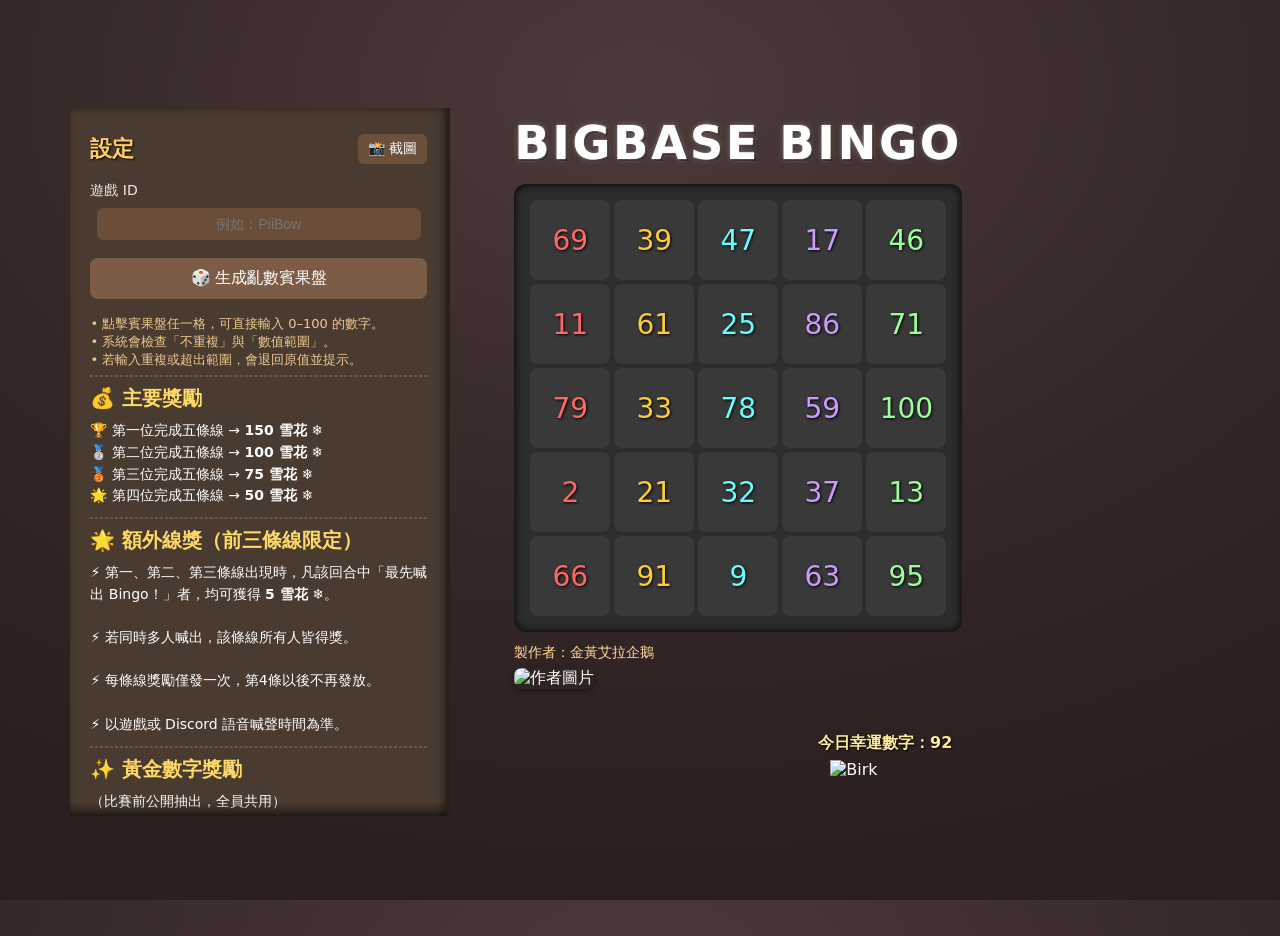
==== index.html @ 825d03e0 "Update and rename BIGBASE BINGO.html to index.html" ====
<!DOCTYPE html>
<html lang="zh-Hant">
<head>
<meta charset="UTF-8" />
<title>BIGBASE BINGO</title>
<script src="https://cdn.jsdelivr.net/npm/html2canvas@1.4.1/dist/html2canvas.min.js"></script>
<style>
/* =========================================================
   🎨 版面與背景（深色粉筆風）
   ========================================================= */
html, body { height: 100%; margin: 0; }
body{
  font-family:'Chalkboard','Comic Sans MS',system-ui,-apple-system,sans-serif;
  background:
    radial-gradient(1200px 800px at 50% 10%, #4b3a39 0%, #342626 60%, #2a1e1e 100%),
    linear-gradient(180deg, rgba(255,255,255,0.04), rgba(0,0,0,0.05));
  color:#fff;
}

/* 全頁置中 */
.page{ min-height:100svh; display:grid; place-items:center; padding:18px; }

/* 左右兩欄：左設定、右賓果盤 */
.app{
  display:flex;
  align-items:flex-start;
  gap:40px;
  max-width:1150px;
}

/* =========================================================
   📋 左側設定欄
   ========================================================= */
#settings{
  position:relative;
  flex:0 0 380px;
  background:#4a3b30;
  border-right:3px solid #2a1f18;
  padding:20px;
  box-sizing:border-box;
  box-shadow:inset -3px 0 8px rgba(0,0,0,.5);
  display:flex; flex-direction:column;
  overflow-y:auto;
  overflow-x:hidden;
  line-height:1.55;
  scrollbar-width:thin;
}

#settings h2{
  font-size:22px; color:#ffcc66;
  text-shadow:1px 1px 2px #000; margin:0 0 10px;
  display:flex; align-items:center; justify-content:space-between;
}

/* 📸 截圖按鈕（你原有的） */
#captureBtn{
  background:#6b513c; color:#fff; border:none;
  padding:6px 10px; border-radius:6px;
  font-size:14px; cursor:pointer; transition:background .2s;
}
#captureBtn:hover{ background:#8a6a51; }

label{ font-size:14px; opacity:.9; }

/* 遊戲 ID */
#gameIdInput{
  width:90%; padding:8px 10px; margin:6px auto 12px;
  border:none; border-radius:6px; background:#6a4e3a; color:#fff;
  text-align:center; font-size:14px;
}

button{
  background:#7c5c45; color:#fff; border:none;
  padding:10px 12px; margin:6px 0; cursor:pointer;
  font-size:16px; border-radius:8px; transition:background .2s;
}
button:hover{ background:#a47d5f; }

.hint{
  margin-top:10px; font-size:13px; line-height:1.4;
  color:#ffd99a; opacity:.9;
}

/* 規則段落與間距（照你之前） */
#settings .rules { margin-top:0; padding-top:0; }
#settings .rules h3{ margin-top:6px; margin-bottom:6px; }
#settings .rules p{ font-size:14px; color:#fff; margin:4px 0 10px; }
#settings hr{ border:1px dashed #7a5d43; opacity:.8; margin:6px 0; }
#settings .rules h3:first-child{ margin-top:0; }

/* 滾動陰影 */
#settings::before, #settings::after{
  content:""; position:absolute; left:0; right:0; height:14px;
  pointer-events:none; opacity:0; transition:opacity .18s ease;
}
#settings::before{ top:0; background:linear-gradient(to bottom, rgba(0,0,0,.45), rgba(0,0,0,0)); }
#settings::after { bottom:0; background:linear-gradient(to top, rgba(0,0,0,.45), rgba(0,0,0,0)); }
#settings.shadow-top::before{ opacity:1; }
#settings.shadow-bottom::after{ opacity:1; }

/* =========================================================
   🎯 賓果盤區域
   ========================================================= */
.board-wrap{ position:relative; padding:8px 0 24px 24px; }

.board-header{ display:flex; justify-content:flex-start; align-items:flex-start; margin:0 0 10px 0; }
.title-stack{ display:flex; flex-direction:column; gap:4px; }

#title{
  font-size:46px; color:#fff; font-weight:800; letter-spacing:3px;
  text-shadow:2px 2px 5px #000; user-select:none; margin:0;
}
#title, #gameIdDisplay{
  text-shadow:
    0 0 1px rgba(255,255,255,.85),
    0 0 6px rgba(255,255,255,.28),
    2px 2px 0 rgba(0,0,0,.35);
}
#gameIdDisplay{
  font-size:24px; line-height:1; color:#ffcc66;
  text-shadow:
    0 0 1px rgba(255,240,200,.9),
    0 0 5px rgba(255,220,150,.25),
    1px 1px 0 rgba(0,0,0,.35);
}

/* 賓果盤 */
#bingo-board{
  display:grid; width:fit-content;
  grid-template-columns:repeat(5,80px);
  grid-template-rows:repeat(5,80px);
  gap:4px; background:#2d2d2d; padding:16px; border-radius:12px;
  box-shadow:0 0 10px #000 inset;
}
.cell{
  display:flex; justify-content:center; align-items:center;
  font-size:28px; border-radius:8px; background:rgba(255,255,255,0.06);
  text-shadow:1px 1px 3px #000; cursor:pointer;
}
.cell:focus{ outline:2px dashed #ffcc66; outline-offset:2px; }
.cell-editor{
  width:100%; height:100%; border:none; border-radius:8px;
  background:rgba(0,0,0,.35); color:#fff; text-align:center; font-size:26px;
}

/* 顏色 */
.color1{ color:#ff6666; } .color2{ color:#ffcc33; }
.color3{ color:#66ffff; } .color4{ color:#cc99ff; }
.color5{ color:#99ff99; }

/* 作者 + 新增 Birk 區塊 */
.meta{
  margin-top:12px; text-align:left;
  position: relative;          /* 讓右側區塊可貼齊底部 */
  min-height: 160px;           /* 確保高度能容納左圖 */
}
.meta .author{ font-size:14px; color:#ffd99a; }
.meta .author-img{
  margin-top:6px; width:140px; height:auto;
  border-radius:8px; box-shadow:0 2px 6px rgba(0,0,0,.4);
}

/* 右側：幸運數字 + 綿羊 GIF（與左圖底部貼齊） */
.birk-zone{
  position:absolute;
  right:10px;         /* ⬅ 調整距離左側，讓綿羊靠近企鵝 */
  bottom:25px;            /* GIF高度調整 */
  display:flex;
  flex-direction:column;
  align-items:center;
  gap:6px;
}
.lucky-text{
  font-size:16px; color:#ffec99; font-weight:600;
  text-shadow:1px 1px 2px #000;
}
.birk-img{
  width:110px; height:auto; image-rendering:pixelated;
}

/* 📣 截圖完成提示（右下角浮出） */
#toast{
  position:fixed; right:22px; bottom:22px; z-index:9999;
  background:rgba(30,30,30,.92); color:#fff; padding:10px 14px;
  border-radius:10px; box-shadow:0 6px 16px rgba(0,0,0,.35);
  font-size:14px; opacity:0; transform:translateY(8px);
  pointer-events:none; transition:opacity .2s ease, transform .2s ease;
}
#toast.show{ opacity:1; transform:translateY(0); }
</style>
</head>
<body>
<div class="page">
  <div class="app">
    <!-- 左：設定欄 -->
    <aside id="settings">
      <h2>
        設定
        <button id="captureBtn">📸 截圖</button>
      </h2>

      <label for="gameIdInput">遊戲 ID</label>
      <input id="gameIdInput" type="text" placeholder="例如：PiiBow" maxlength="16" />
      <button id="btnRandom">🎲 生成亂數賓果盤</button>

      <div class="hint">
        • 點擊賓果盤任一格，可直接輸入 0–100 的數字。<br>
        • 系統會檢查「不重複」與「數值範圍」。<br>
        • 若輸入重複或超出範圍，會退回原值並提示。
      </div>

      <hr>

      <div class="rules">
        <h3 style="color:#ffd966; font-size:20px;">💰 主要獎勵</h3>
        <p>🏆 第一位完成五條線 → <b>150 雪花 ❄️</b><br>
           🥈 第二位完成五條線 → <b>100 雪花 ❄️</b><br>
           🥉 第三位完成五條線 → <b>75 雪花 ❄️</b><br>
           🌟 第四位完成五條線 → <b>50 雪花 ❄️</b></p>

        <hr>

        <h3 style="color:#ffd966; font-size:20px;">🌟 額外線獎（前三條線限定）</h3>
        <p>⚡ 第一、第二、第三條線出現時，凡該回合中「最先喊出 Bingo！」者，均可獲得 <b>5 雪花 ❄️</b>。<br><br>
           ⚡ 若同時多人喊出，該條線所有人皆得獎。<br><br>
           ⚡ 每條線獎勵僅發一次，第4條以後不再發放。<br><br>
           ⚡ 以遊戲或 Discord 語音喊聲時間為準。</p>

        <hr>

        <h3 style="color:#ffd966; font-size:20px;">✨ 黃金數字獎勵</h3>
        <p>（比賽前公開抽出，全員共用）<br><br>
           中 1 個 → <b>5 雪花 ❄️</b><br>
           中 2 個 → <b>10 雪花 ❄️</b><br>
           中 3 個 → <b>15 雪花 ❄️</b><br>
           中 4 個 → <b>20 雪花 ❄️</b><br>
           中 5 個 → <b>50 雪花 ❄️</b></p>
      </div>
    </aside>

    <!-- 右：賓果盤 -->
    <main class="board-wrap" id="boardArea">
      <div class="board-header">
        <div class="title-stack">
          <h1 id="title">BIGBASE BINGO</h1>
          <div id="gameIdDisplay"></div>
        </div>
      </div>

      <div id="bingo-board"></div>

      <div class="meta">
        <div class="author">製作者：金黃艾拉企鵝</div>
        <img class="author-img" src="https://i.ibb.co/mrL4RZQD/2025-10-15-230345.png" alt="作者圖片"/>

        <!-- ✅ 新增：右側幸運數字 + Birk GIF（貼齊左圖底部） -->
        <div class="birk-zone">
          <div class="lucky-text" id="luckyNum">今日幸運數字：--</div>
          <img class="birk-img" src="https://www.artalemaplestory.com/images/monsters/birk.gif" alt="Birk">
        </div>
      </div>
    </main>
  </div>
</div>

<!-- 📣 提示容器 -->
<div id="toast" role="status" aria-live="polite"></div>

<script>
/* === 你的原程式：賓果盤隨機 / 編輯（保留不改） === */
const board=document.getElementById('bingo-board');
const gameIdInput=document.getElementById('gameIdInput');
const gameIdDisplay=document.getElementById('gameIdDisplay');
const btn=document.getElementById('btnRandom');

gameIdInput.addEventListener('input',()=>{
  let v=gameIdInput.value;
  if(v.length>16){v=v.slice(0,16);gameIdInput.value=v;}
  gameIdDisplay.textContent=v.trim();
});

function generateRandomBingo(){
  const arr=[];
  while(arr.length<25){
    const n=Math.floor(Math.random()*101);
    if(!arr.includes(n))arr.push(n);
  }
  board.innerHTML='';
  arr.forEach((n,i)=>{
    const c=document.createElement('div');
    c.className='cell color'+((i%5)+1);
    c.textContent=n;
    c.tabIndex=0;
    c.addEventListener('click',()=>editCell(c));
    c.addEventListener('keydown',e=>{if(e.key==='Enter')editCell(c);});
    board.appendChild(c);
  });
}
btn.addEventListener('click',generateRandomBingo);

function editCell(c){
  if(c.querySelector('input'))return;
  const o=c.textContent;
  const e=document.createElement('input');
  e.type='number'; e.min=0; e.max=100;
  e.className='cell-editor'; e.value=o;
  c.textContent=''; c.appendChild(e); e.focus(); e.select();
  const cancel=()=>{c.removeChild(e);c.textContent=o;};
  const commit=()=>{
    const v=e.value.trim();
    if(v===''){ cancel(); return; }
    const n=Number(v);
    if(!Number.isInteger(n)||n<0||n>100){ alert('請輸入 0–100 整數'); cancel(); return; }
    const all=[...board.children].map(x=>Number(x.textContent||(x.querySelector('input')?.value??'')));
    const idx=[...board.children].indexOf(c); all.splice(idx,1);
    if(all.includes(n)){ alert('數字重複'); cancel(); return; }
    c.removeChild(e); c.textContent=String(n);
  };
  e.addEventListener('blur',commit);
  e.addEventListener('keydown',k=>{ if(k.key==='Enter')commit(); else if(k.key==='Escape')cancel(); });
}
generateRandomBingo();

/* 設定欄高度與右側齊平 + 滾動陰影（照你的） */
(function(){
  const s=document.getElementById('settings');
  const r=document.querySelector('.board-wrap');
  function setH(){ const h=Math.ceil(r.getBoundingClientRect().height); s.style.maxHeight=(h-12)+'px'; updateShadow(); }
  window.addEventListener('load',setH);
  window.addEventListener('resize',setH);
  function updateShadow(){
    const atTop=s.scrollTop<=0;
    const atBottom=s.scrollHeight-s.clientHeight-s.scrollTop<=1;
    s.classList.toggle('shadow-top',!atTop);
    s.classList.toggle('shadow-bottom',!atBottom);
  }
  s.addEventListener('scroll',updateShadow);
  setH();
})();

/* === 📸 截圖提示 === */
function showToast(msg){
  const t=document.getElementById('toast');
  if(!t)return;
  t.textContent=msg;
  t.classList.add('show');
  clearTimeout(showToast._timer);
  showToast._timer=setTimeout(()=>t.classList.remove('show'),1800);
}

/* === 📸 截圖（不含作者、四邊留白、正方形） === */
document.getElementById('captureBtn').addEventListener('click',()=>{
  const boardArea=document.getElementById('boardArea');
  const clone=boardArea.cloneNode(true);
  const meta=clone.querySelector('.meta'); if(meta) meta.remove();
  const stage=document.createElement('div');
  stage.style.position='fixed'; stage.style.left='-99999px'; stage.style.top='0';
  stage.style.background='radial-gradient(1200px 800px at 50% 10%, #4b3a39 0%, #342626 60%, #2a1e1e 100%),linear-gradient(180deg, rgba(255,255,255,0.04), rgba(0,0,0,0.05))';
  stage.style.display='flex'; stage.style.justifyContent='center'; stage.style.alignItems='center';
  clone.style.margin='0 auto'; clone.style.width='fit-content';
  stage.appendChild(clone); document.body.appendChild(stage);

  let t=80,b=80,l=60,r=60;
  const w=clone.scrollWidth, h=clone.scrollHeight;
  let W=w+l+r, H=h+t+b;
  if(W>H){const ex=(W-H)/2; t+=ex; b+=ex;}
  else if(H>W){const ex=(H-W)/2; l+=ex; r+=ex;}
  stage.style.padding=`${t}px ${r}px ${b}px ${l}px`;

  html2canvas(stage,{backgroundColor:null, scale:2, useCORS:true,
                     width:Math.ceil(w+l+r), height:Math.ceil(h+t+b)}).then(canvas=>{
    const raw=(document.getElementById('gameIdInput')?.value||'').trim().slice(0,16);
    const safe=raw.replace(/[\\/:*?"<>|]+/g,'').trim();
    const filename=safe?`BIGBASE-${safe}.png`:'BIGBASE.png';
    const link=document.createElement('a');
    link.download=filename; link.href=canvas.toDataURL('image/png'); link.click();
    showToast('✅ 已儲存：'+filename);
    document.body.removeChild(stage);
  }).catch(()=>{
    document.body.removeChild(stage);
    alert('截圖時發生問題，請再試一次');
  });
});

/* === ✅ 幸運數字（載入時自動 0–100） === */
(function(){
  const lucky=document.getElementById('luckyNum');
  if(lucky){
    const n=Math.floor(Math.random()*101);
    lucky.textContent='今日幸運數字：'+n;
  }
})();
</script>
</body>
</html>
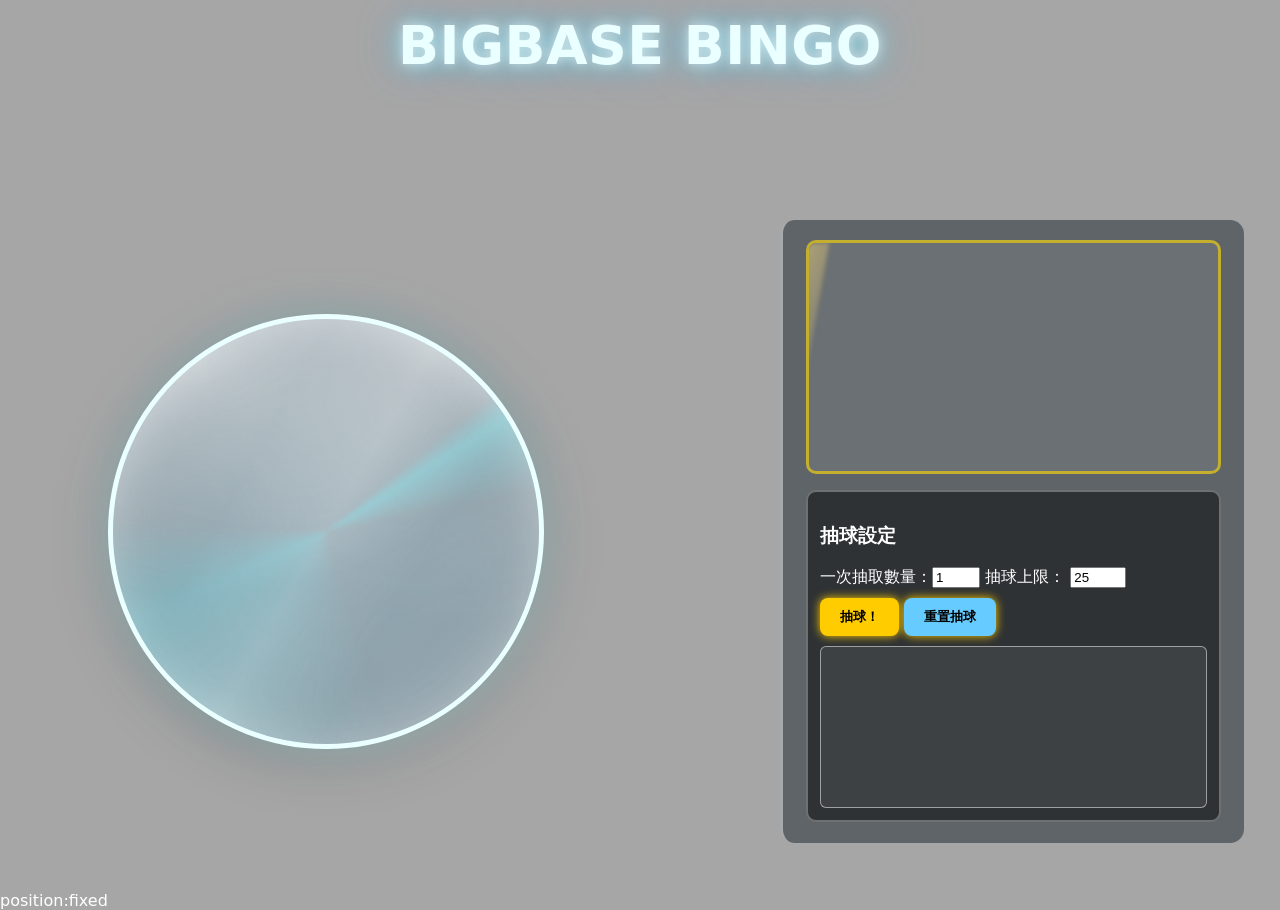
==== commit 9f0cfe1e: "Update index.html" ====
--- a/index.html
+++ b/index.html
@@ -2,395 +2,428 @@
 <html lang="zh-Hant">
 <head>
 <meta charset="UTF-8" />
-<title>BIGBASE BINGO</title>
-<script src="https://cdn.jsdelivr.net/npm/html2canvas@1.4.1/dist/html2canvas.min.js"></script>
+<meta name="viewport" content="width=device-width, initial-scale=1.0"/>
+<title>BIGBASE BINGO | 冷藍水晶彩球機</title>
 <style>
-/* =========================================================
-   🎨 版面與背景（深色粉筆風）
-   ========================================================= */
-html, body { height: 100%; margin: 0; }
+:root{
+  --edge-ice:#eaffff; 
+  --led-cyan:#7df3ff;
+  --gold:#ffcc00;
+}
+*{box-sizing:border-box;}
+
 body{
-  font-family:'Chalkboard','Comic Sans MS',system-ui,-apple-system,sans-serif;
+  margin:0;
   background:
-    radial-gradient(1200px 800px at 50% 10%, #4b3a39 0%, #342626 60%, #2a1e1e 100%),
-    linear-gradient(180deg, rgba(255,255,255,0.04), rgba(0,0,0,0.05));
-  color:#fff;
-}
-
-/* 全頁置中 */
-.page{ min-height:100svh; display:grid; place-items:center; padding:18px; }
-
-/* 左右兩欄：左設定、右賓果盤 */
-.app{
-  display:flex;
-  align-items:flex-start;
-  gap:40px;
-  max-width:1150px;
-}
-
-/* =========================================================
-   📋 左側設定欄
-   ========================================================= */
-#settings{
+    linear-gradient(rgba(0,0,0,.35),rgba(0,0,0,.35)),
+    url('https://i.meee.com.tw/f1THqTQ.png') center/cover no-repeat fixed;
+  font-family: "Comic Sans MS","Microsoft JhengHei",system-ui,-apple-system,sans-serif;
+  color:#fff; overflow-x:hidden; overflow-y:auto;
+}
+
+/* ======== 標題置於畫面上半區中央 ======== */
+.header{
+  position:fixed;
+  top:5vh;
+  left:50%;
+  transform:translate(-50%,-50%);
+  text-align:center;
+  font-size:clamp(36px,4.2vw,60px);
+  font-weight:900;
+  letter-spacing:.5px;
+  color:#eaffff;
+  text-shadow:
+    0 0 12px rgba(255,255,255,.6),
+    0 0 25px rgba(125,243,255,.6),
+    0 0 40px rgba(47,179,255,.5);
+  z-index:5;
+  user-select:none;
+}
+
+/* ======== 主要容器 ======== */
+.container{
+  position:relative; z-index:3;
+  display:grid; grid-template-columns:5fr minmax(10px,1fr) 4fr;
+  align-items:center;
+  gap:clamp(12px,2vw,24px);
+  padding:clamp(220px,24vh,260px) clamp(12px,3vw,36px) clamp(28px,6vh,48px);
+  width:100%; max-width:1920px; margin:0 auto;
+}
+.left{display:flex;justify-content:center;align-items:center;}
+.right{display:flex;justify-content:flex-start;}
+
+/* ======== 彩球機（冷藍水晶） ======== */
+.crystal-machine{
   position:relative;
-  flex:0 0 380px;
-  background:#4a3b30;
-  border-right:3px solid #2a1f18;
-  padding:20px;
-  box-sizing:border-box;
-  box-shadow:inset -3px 0 8px rgba(0,0,0,.5);
-  display:flex; flex-direction:column;
-  overflow-y:auto;
-  overflow-x:hidden;
-  line-height:1.55;
-  scrollbar-width:thin;
-}
-
-#settings h2{
-  font-size:22px; color:#ffcc66;
-  text-shadow:1px 1px 2px #000; margin:0 0 10px;
-  display:flex; align-items:center; justify-content:space-between;
-}
-
-/* 📸 截圖按鈕（你原有的） */
-#captureBtn{
-  background:#6b513c; color:#fff; border:none;
-  padding:6px 10px; border-radius:6px;
-  font-size:14px; cursor:pointer; transition:background .2s;
-}
-#captureBtn:hover{ background:#8a6a51; }
-
-label{ font-size:14px; opacity:.9; }
-
-/* 遊戲 ID */
-#gameIdInput{
-  width:90%; padding:8px 10px; margin:6px auto 12px;
-  border:none; border-radius:6px; background:#6a4e3a; color:#fff;
-  text-align:center; font-size:14px;
-}
-
-button{
-  background:#7c5c45; color:#fff; border:none;
-  padding:10px 12px; margin:6px 0; cursor:pointer;
-  font-size:16px; border-radius:8px; transition:background .2s;
-}
-button:hover{ background:#a47d5f; }
-
-.hint{
-  margin-top:10px; font-size:13px; line-height:1.4;
-  color:#ffd99a; opacity:.9;
-}
-
-/* 規則段落與間距（照你之前） */
-#settings .rules { margin-top:0; padding-top:0; }
-#settings .rules h3{ margin-top:6px; margin-bottom:6px; }
-#settings .rules p{ font-size:14px; color:#fff; margin:4px 0 10px; }
-#settings hr{ border:1px dashed #7a5d43; opacity:.8; margin:6px 0; }
-#settings .rules h3:first-child{ margin-top:0; }
-
-/* 滾動陰影 */
-#settings::before, #settings::after{
-  content:""; position:absolute; left:0; right:0; height:14px;
-  pointer-events:none; opacity:0; transition:opacity .18s ease;
-}
-#settings::before{ top:0; background:linear-gradient(to bottom, rgba(0,0,0,.45), rgba(0,0,0,0)); }
-#settings::after { bottom:0; background:linear-gradient(to top, rgba(0,0,0,.45), rgba(0,0,0,0)); }
-#settings.shadow-top::before{ opacity:1; }
-#settings.shadow-bottom::after{ opacity:1; }
-
-/* =========================================================
-   🎯 賓果盤區域
-   ========================================================= */
-.board-wrap{ position:relative; padding:8px 0 24px 24px; }
-
-.board-header{ display:flex; justify-content:flex-start; align-items:flex-start; margin:0 0 10px 0; }
-.title-stack{ display:flex; flex-direction:column; gap:4px; }
-
-#title{
-  font-size:46px; color:#fff; font-weight:800; letter-spacing:3px;
-  text-shadow:2px 2px 5px #000; user-select:none; margin:0;
-}
-#title, #gameIdDisplay{
-  text-shadow:
-    0 0 1px rgba(255,255,255,.85),
-    0 0 6px rgba(255,255,255,.28),
-    2px 2px 0 rgba(0,0,0,.35);
-}
-#gameIdDisplay{
-  font-size:24px; line-height:1; color:#ffcc66;
-  text-shadow:
-    0 0 1px rgba(255,240,200,.9),
-    0 0 5px rgba(255,220,150,.25),
-    1px 1px 0 rgba(0,0,0,.35);
-}
-
-/* 賓果盤 */
-#bingo-board{
-  display:grid; width:fit-content;
-  grid-template-columns:repeat(5,80px);
-  grid-template-rows:repeat(5,80px);
-  gap:4px; background:#2d2d2d; padding:16px; border-radius:12px;
-  box-shadow:0 0 10px #000 inset;
-}
-.cell{
-  display:flex; justify-content:center; align-items:center;
-  font-size:28px; border-radius:8px; background:rgba(255,255,255,0.06);
-  text-shadow:1px 1px 3px #000; cursor:pointer;
-}
-.cell:focus{ outline:2px dashed #ffcc66; outline-offset:2px; }
-.cell-editor{
-  width:100%; height:100%; border:none; border-radius:8px;
-  background:rgba(0,0,0,.35); color:#fff; text-align:center; font-size:26px;
-}
-
-/* 顏色 */
-.color1{ color:#ff6666; } .color2{ color:#ffcc33; }
-.color3{ color:#66ffff; } .color4{ color:#cc99ff; }
-.color5{ color:#99ff99; }
-
-/* 作者 + 新增 Birk 區塊 */
-.meta{
-  margin-top:12px; text-align:left;
-  position: relative;          /* 讓右側區塊可貼齊底部 */
-  min-height: 160px;           /* 確保高度能容納左圖 */
-}
-.meta .author{ font-size:14px; color:#ffd99a; }
-.meta .author-img{
-  margin-top:6px; width:140px; height:auto;
-  border-radius:8px; box-shadow:0 2px 6px rgba(0,0,0,.4);
-}
-
-/* 右側：幸運數字 + 綿羊 GIF（與左圖底部貼齊） */
-.birk-zone{
-  position:absolute;
-  right:10px;         /* ⬅ 調整距離左側，讓綿羊靠近企鵝 */
-  bottom:25px;            /* GIF高度調整 */
-  display:flex;
-  flex-direction:column;
-  align-items:center;
-  gap:6px;
-}
-.lucky-text{
-  font-size:16px; color:#ffec99; font-weight:600;
-  text-shadow:1px 1px 2px #000;
-}
-.birk-img{
-  width:110px; height:auto; image-rendering:pixelated;
-}
-
-/* 📣 截圖完成提示（右下角浮出） */
-#toast{
-  position:fixed; right:22px; bottom:22px; z-index:9999;
-  background:rgba(30,30,30,.92); color:#fff; padding:10px 14px;
-  border-radius:10px; box-shadow:0 6px 16px rgba(0,0,0,.35);
-  font-size:14px; opacity:0; transform:translateY(8px);
-  pointer-events:none; transition:opacity .2s ease, transform .2s ease;
-}
-#toast.show{ opacity:1; transform:translateY(0); }
+  width:clamp(320px,34vw,640px);
+  aspect-ratio:1/1;
+  filter:drop-shadow(0 10px 24px rgba(0,0,0,.35));
+}
+.dome{
+  position:relative; width:100%; height:100%;
+  border-radius:50%; overflow:hidden;
+  background:
+    radial-gradient(140% 100% at 20% 10%,rgba(255,255,255,.45)0%,rgba(255,255,255,0)55%),
+    radial-gradient(120% 120% at 80% 0%,rgba(255,255,255,.25)0%,rgba(255,255,255,0)60%),
+    radial-gradient(100% 100% at 50% 55%,rgba(115,208,255,.25),rgba(47,179,255,.08));
+  border:clamp(3px,.4vw,6px) solid var(--edge-ice);
+  box-shadow:inset 0 0 60px rgba(255,255,255,.35),0 0 40px rgba(125,243,255,.25);
+}
+.dome::after{
+  content:""; position:absolute; inset:-10px; border-radius:50%;
+  background:conic-gradient(from 0deg,
+    rgba(125,243,255,0)0 14%,rgba(125,243,255,.35)16%,rgba(255,255,255,0)22%,
+    rgba(125,243,255,0)45%,rgba(125,243,255,.28)68%,rgba(255,255,255,0)76%,rgba(125,243,255,0)100%);
+  filter:blur(2px); animation:hue 7s linear infinite;
+}
+@keyframes hue{to{filter:hue-rotate(360deg) blur(2px);}}
+.shine{
+  position:absolute; inset:-35% -35%; width:170%; height:170%;
+  background:linear-gradient(120deg,transparent 40%,rgba(255,255,255,.75)50%,transparent 60%);
+  mix-blend-mode:screen; opacity:.28; animation:sweep 6.5s ease-in-out infinite;
+}
+@keyframes sweep{
+  0%{transform:rotate(-35deg) translate(-8%,-8%);opacity:.18;}
+  50%{transform:rotate(25deg) translate(8%,8%);opacity:.35;}
+  100%{transform:rotate(60deg) translate(14%,14%);opacity:.18;}
+}
+
+/* ======== 球與中獎區 ======== */
+.ball{
+  position:absolute; width:40px; height:40px; border-radius:50%;
+  background-size:contain; background-repeat:no-repeat; background-position:center;
+  filter:drop-shadow(0 3px 4px rgba(0,0,0,.35));
+}
+.panel{
+  width:100%;
+  background:rgba(8,20,30,.45);
+  border-left:3px solid rgba(255,255,255,.45);
+  border-radius:14px; backdrop-filter:blur(6px);
+  padding:clamp(12px,1.6vw,24px) clamp(16px,1.8vw,28px);
+  display:flex; flex-direction:column; gap:clamp(10px,1.2vw,16px);
+}
+.drawn-area{
+  flex:1; min-height:clamp(200px,26vh,380px);
+  border:3px solid rgba(255,217,0,.6); border-radius:10px;
+  background:rgba(255,255,255,.08);
+  padding:10px; overflow:auto; position:relative;
+}
+.drawn-balls{
+  display:grid;
+  grid-template-columns: repeat(10, 1fr); /* 每排 10 顆 */
+  gap:10px;
+  justify-items:center;
+}
+.drawn-ball{
+  width:48px; height:48px; border-radius:50%;
+  background:radial-gradient(circle,#ffec88,#ff9b2f);
+  display:flex; align-items:center; justify-content:center;
+  color:#000; font-weight:900; border:2px solid #fff;
+  box-shadow:0 0 10px #ffcc00; font-size:clamp(16px,1.5vw,22px);
+}
+.drawn-ball.won{animation:popIn .45s ease,glowPulse 2.4s ease-in-out infinite alternate;}
+@keyframes popIn{from{transform:scale(.7);opacity:0;}to{transform:scale(1);opacity:1;}}
+
+.gold-sweep{position:absolute;inset:0;border-radius:8px;overflow:hidden;pointer-events:none;}
+.gold-sweep::after{
+  content:"";position:absolute;top:0;left:-30%;width:30%;height:100%;
+  background:linear-gradient(105deg,rgba(255,220,120,0)0%,rgba(255,220,120,.55)45%,rgba(255,220,120,0)100%);
+  filter:blur(2px);transform:skewX(-10deg);
+}
+.gold-sweep.run::after{animation:sweep 0.8s ease forwards;}
+
+.control{background:rgba(0,0,0,.5);border:2px solid rgba(255,255,255,.3);border-radius:10px;padding:12px;}
+.log{margin-top:10px;height:clamp(120px,18vh,220px);overflow:auto;border:1px solid rgba(255,255,255,.5);
+background:rgba(255,255,255,.08);padding:10px;border-radius:6px;font-size:clamp(14px,1.2vw,18px);}
+button{background:var(--gold);border:none;padding:10px 20px;border-radius:8px;font-weight:900;cursor:pointer;box-shadow:0 0 10px var(--gold);}
+button:hover{background:#ffaa00;transform:scale(1.05);}
+
+/* ======== 動畫部分 ======== */
+.fly-ball{
+  position:fixed; z-index:8; width:40px; height:40px; border-radius:50%;
+  background-size:contain;background-repeat:no-repeat;background-position:center;
+  filter:drop-shadow(0 4px 6px rgba(0,0,0,.35));
+}
+.flash{
+  position:absolute;left:50%;top:50%;transform:translate(-50%,-50%);
+  width:0;height:0;border-radius:50%;
+  background:radial-gradient(circle,rgba(255,235,150,.95)0%,rgba(255,200,60,.6)35%,rgba(255,200,60,.15)60%,rgba(255,200,60,0)70%);
+  animation:flashBoom 600ms ease-out forwards;
+}
+@keyframes flashBoom{
+  0%{width:0;height:0;opacity:0;}
+  35%{width:140px;height:140px;opacity:1;}
+  100%{width:180px;height:180px;opacity:0;}
+}
+
+.number-ball-transform{
+  position:absolute;inset:0;display:flex;align-items:center;justify-content:center;
+  border-radius:50%;
+  background:radial-gradient(circle,#ffe884 0%,#ffad2f 70%);
+  color:#fff;font-weight:900;font-size:20px;text-shadow:0 1px 2px rgba(0,0,0,.35);
+  border:2px solid #ffd86a;
+  box-shadow:0 0 25px rgba(255,240,180,.9),inset 0 0 10px rgba(255,255,255,.6);
+  opacity:0;transform:scale(.6);
+  animation:morphIn .6s ease forwards,glowPulse 2.4s ease-in-out infinite alternate,floatY 2.2s ease-in-out infinite alternate;
+}
+@keyframes morphIn{
+  0%{opacity:0;transform:scale(.6);}
+  60%{opacity:1;transform:scale(2.8);}  /* 放大顯眼 */
+  100%{opacity:1;transform:scale(1.1);} /* 回縮停留 */
+}
+@keyframes glowPulse{
+  0%{box-shadow:0 0 14px rgba(255,220,120,.8),inset 0 0 8px rgba(255,255,255,.6);}
+  50%{box-shadow:0 0 26px rgba(255,240,180,1),inset 0 0 14px rgba(255,255,255,.8);}
+  100%{box-shadow:0 0 14px rgba(255,220,120,.8),inset 0 0 8px rgba(255,255,255,.6);}
+}
+@keyframes floatY{from{transform:translateY(-25px);}to{transform:translateY(25px);}}
+
+/* 雪花層 */
+#snowCanvas{position:fixed;inset:0;width:100%;height:100%;pointer-events:none;z-index:2;}
+.ambient-flash{position:fixed;inset:0;z-index:2;pointer-events:none;background:rgba(255,255,255,0);transition:background 500ms ease;}
+.ambient-flash.on{background:rgba(255,255,255,0.08);}
+
+/* RWD */
+@media(max-width:1024px){
+  .container{grid-template-columns:1fr;grid-auto-rows:auto;align-items:start;gap:clamp(14px,3vw,24px);}
+  .left,.right{justify-content:center;}
+  .panel{width:min(680px,92vw);}
+}
 </style>
 </head>
 <body>
-<div class="page">
-  <div class="app">
-    <!-- 左：設定欄 -->
-    <aside id="settings">
-      <h2>
-        設定
-        <button id="captureBtn">📸 截圖</button>
-      </h2>
-
-      <label for="gameIdInput">遊戲 ID</label>
-      <input id="gameIdInput" type="text" placeholder="例如：PiiBow" maxlength="16" />
-      <button id="btnRandom">🎲 生成亂數賓果盤</button>
-
-      <div class="hint">
-        • 點擊賓果盤任一格，可直接輸入 0–100 的數字。<br>
-        • 系統會檢查「不重複」與「數值範圍」。<br>
-        • 若輸入重複或超出範圍，會退回原值並提示。
+<canvas id="snowCanvas"></canvas>
+<div id="ambientFlash" class="ambient-flash"></div>
+
+<div class="header">BIGBASE BINGO</div>
+
+<div class="container">
+  <div class="left">
+    <div class="crystal-machine">
+      <div class="dome" id="dome"><div class="shine"></div></div>
+    </div>
+  </div>
+  <div class="gap-col"></div>
+  <div class="right">
+    <div class="panel">
+      <div class="drawn-area" id="drawnArea">
+        <div class="gold-sweep" id="goldSweep"></div>
+        <div class="drawn-balls" id="drawnBalls"></div>
       </div>
-
-      <hr>
-
-      <div class="rules">
-        <h3 style="color:#ffd966; font-size:20px;">💰 主要獎勵</h3>
-        <p>🏆 第一位完成五條線 → <b>150 雪花 ❄️</b><br>
-           🥈 第二位完成五條線 → <b>100 雪花 ❄️</b><br>
-           🥉 第三位完成五條線 → <b>75 雪花 ❄️</b><br>
-           🌟 第四位完成五條線 → <b>50 雪花 ❄️</b></p>
-
-        <hr>
-
-        <h3 style="color:#ffd966; font-size:20px;">🌟 額外線獎（前三條線限定）</h3>
-        <p>⚡ 第一、第二、第三條線出現時，凡該回合中「最先喊出 Bingo！」者，均可獲得 <b>5 雪花 ❄️</b>。<br><br>
-           ⚡ 若同時多人喊出，該條線所有人皆得獎。<br><br>
-           ⚡ 每條線獎勵僅發一次，第4條以後不再發放。<br><br>
-           ⚡ 以遊戲或 Discord 語音喊聲時間為準。</p>
-
-        <hr>
-
-        <h3 style="color:#ffd966; font-size:20px;">✨ 黃金數字獎勵</h3>
-        <p>（比賽前公開抽出，全員共用）<br><br>
-           中 1 個 → <b>5 雪花 ❄️</b><br>
-           中 2 個 → <b>10 雪花 ❄️</b><br>
-           中 3 個 → <b>15 雪花 ❄️</b><br>
-           中 4 個 → <b>20 雪花 ❄️</b><br>
-           中 5 個 → <b>50 雪花 ❄️</b></p>
+      <div class="control">
+        <h3>抽球設定</h3>
+        <label>一次抽取數量：<input type="number" id="drawCount" min="1" max="10" value="1"></label>
+		<label>抽球上限：
+        <input type="number" id="drawLimit" min="25" max="101" value="25">
+        </label>
+        <button id="drawButton">抽球！</button>
+		<button id="resetButton" style="margin-top:10px;background:#66ccff;">重置抽球</button>
+        <div class="log" id="log"></div>
       </div>
-    </aside>
-
-    <!-- 右：賓果盤 -->
-    <main class="board-wrap" id="boardArea">
-      <div class="board-header">
-        <div class="title-stack">
-          <h1 id="title">BIGBASE BINGO</h1>
-          <div id="gameIdDisplay"></div>
-        </div>
-      </div>
-
-      <div id="bingo-board"></div>
-
-      <div class="meta">
-        <div class="author">製作者：金黃艾拉企鵝</div>
-        <img class="author-img" src="https://i.ibb.co/mrL4RZQD/2025-10-15-230345.png" alt="作者圖片"/>
-
-        <!-- ✅ 新增：右側幸運數字 + Birk GIF（貼齊左圖底部） -->
-        <div class="birk-zone">
-          <div class="lucky-text" id="luckyNum">今日幸運數字：--</div>
-          <img class="birk-img" src="https://www.artalemaplestory.com/images/monsters/birk.gif" alt="Birk">
-        </div>
-      </div>
-    </main>
+    </div>
   </div>
 </div>
 
-<!-- 📣 提示容器 -->
-<div id="toast" role="status" aria-live="polite"></div>
-
 <script>
-/* === 你的原程式：賓果盤隨機 / 編輯（保留不改） === */
-const board=document.getElementById('bingo-board');
-const gameIdInput=document.getElementById('gameIdInput');
-const gameIdDisplay=document.getElementById('gameIdDisplay');
-const btn=document.getElementById('btnRandom');
-
-gameIdInput.addEventListener('input',()=>{
-  let v=gameIdInput.value;
-  if(v.length>16){v=v.slice(0,16);gameIdInput.value=v;}
-  gameIdDisplay.textContent=v.trim();
+const dome=document.getElementById('dome');
+const drawnArea=document.getElementById('drawnArea');
+const drawnBalls=document.getElementById('drawnBalls');
+const goldSweep=document.getElementById('goldSweep');
+const ambientFlash=document.getElementById('ambientFlash');
+const mapleIcons=[
+  'https://maplestory.io/api/GMS/219/item/4030000/icon','https://maplestory.io/api/GMS/219/item/4030001/icon',
+  'https://maplestory.io/api/GMS/219/item/4030010/icon','https://maplestory.io/api/GMS/219/item/4030011/icon',
+  'https://maplestory.io/api/GMS/219/item/4030013/icon','https://maplestory.io/api/GMS/219/item/4030014/icon',
+  'https://maplestory.io/api/GMS/219/item/4030015/icon','https://maplestory.io/api/GMS/219/item/4030016/icon'
+];
+const BALL_SIZE=40,COUNT=101,BASE_SPEED=1.2;
+let balls=[];
+function getDomeGeom(){
+  const r=dome.getBoundingClientRect();
+  const size=Math.min(r.width,r.height);
+  const RADIUS=size/2,BR=BALL_SIZE/2;
+  return{rect:r,size,RADIUS,BR,CENTER:{x:r.left+RADIUS,y:r.top+RADIUS},INNER:RADIUS-BR};
+}
+function createBalls(){
+  const {size,RADIUS,BR,INNER}=getDomeGeom();
+  dome.querySelectorAll('.ball').forEach(n=>n.remove());balls=[];
+  for(let i=0;i<COUNT;i++){
+    const el=document.createElement('div');el.className='ball';
+    el.style.backgroundImage=`url('${mapleIcons[Math.floor(Math.random()*mapleIcons.length)]}')`;
+    let x,y;do{x=Math.random()*(size-BALL_SIZE);y=Math.random()*(size-BALL_SIZE);}
+    while(Math.hypot((x+BR)-RADIUS,(y+BR)-RADIUS)>INNER);
+    const vx=(Math.random()-0.5)*BASE_SPEED,vy=(Math.random()-0.5)*BASE_SPEED;
+    el.style.left=x+'px';el.style.top=y+'px';
+    dome.appendChild(el);balls.push({el,x,y,vx,vy,RADIUS,BR,INNER});
+  }
+}
+function animate(){
+  const g=getDomeGeom();
+  for(const b of balls){
+    b.x+=b.vx;b.y+=b.vy;
+    const cx=b.x+b.BR,cy=b.y+b.BR,dx=cx-g.RADIUS,dy=cy-g.RADIUS,dist=Math.hypot(dx,dy);
+    if(dist>g.INNER){
+      const nx=dx/dist,ny=dy/dist,tx=g.RADIUS+nx*g.INNER,ty=g.RADIUS+ny*g.INNER;
+      b.x=tx-b.BR;b.y=ty-b.BR;
+      const vdotn=b.vx*nx+b.vy*ny;
+      b.vx-=2*vdotn*nx;b.vy-=2*vdotn*ny;
+    }
+  }
+  for(let i=0;i<balls.length;i++)
+    for(let j=i+1;j<balls.length;j++){
+      const a=balls[i],b=balls[j],dx=b.x-a.x,dy=b.y-a.y,dist=Math.hypot(dx,dy);
+      if(dist<BALL_SIZE){
+        const nx=dx/dist,ny=dy/dist,ov=(BALL_SIZE-dist)/2;
+        a.x-=nx*ov;a.y-=ny*ov;b.x+=nx*ov;b.y+=ny*ov;
+        const va=a.vx*nx+a.vy*ny,vb=b.vx*nx+b.vy*ny;
+        a.vx+=(vb-va)*nx;a.vy+=(vb-va)*ny;b.vx+=(va-vb)*nx;b.vy+=(va-vb)*ny;
+      }
+    }
+  for(const b of balls){b.el.style.left=b.x+'px';b.el.style.top=b.y+'px';}
+  requestAnimationFrame(animate);
+}
+function getMiddleCircle(){
+  const domeRect=dome.getBoundingClientRect();
+  const panelRect=drawnArea.getBoundingClientRect();
+  const cx=(domeRect.right+panelRect.left)/2;
+  const cy=(domeRect.top+domeRect.height/2);
+  const r=Math.max(Math.min(window.innerWidth*0.07,220),60);
+  return{cx,cy,r};
+}
+function triggerGoldSweep(){goldSweep.classList.remove('run');void goldSweep.offsetHeight;goldSweep.classList.add('run');}
+let drawn=[],logCount=0;
+const HOVER_MS=1500,FLY_MS=900,STAGGER=200;
+document.getElementById('drawButton').addEventListener('click',drawBalls);
+function drawBalls() {
+  const count = Math.max(1, parseInt(document.getElementById('drawCount').value) || 1);
+  const limit = Math.max(1, parseInt(document.getElementById('drawLimit')?.value) || 25);
+  const drawButton = document.getElementById('drawButton');
+  const picked = [];
+
+  // 若已達上限 → 禁用按鈕並返回
+  if (drawn.length >= limit) {
+    const warn = document.createElement('div');
+    warn.textContent = `⚠ 已達抽球上限 (${limit} 顆)`;
+    warn.style.color = '#ffcc00';
+    document.getElementById('log').prepend(warn);
+    drawButton.disabled = true;
+    drawButton.style.opacity = 0.5;
+    drawButton.style.cursor = 'not-allowed';
+    return;
+  }
+
+  // 準備「尚未抽出」的號碼池
+  const available = [];
+  for (let i = 1; i <= limit; i++) {
+    if (!drawn.includes(i)) available.push(i);
+  }
+
+  // 打亂號碼池
+  for (let i = available.length - 1; i > 0; i--) {
+    const j = Math.floor(Math.random() * (i + 1));
+    [available[i], available[j]] = [available[j], available[i]];
+  }
+
+  // 抽出
+  const actualCount = Math.min(count, available.length);
+  for (let i = 0; i < actualCount; i++) {
+    const n = available[i];
+    drawn.push(n);
+    picked.push(n);
+  }
+
+  // 更新紀錄
+  logCount++;
+  const entry = document.createElement('div');
+  entry.textContent = `第${logCount}次抽球：抽出 ${picked.join(', ')}（共 ${drawn.length}/${limit} 顆）`;
+  document.getElementById('log').prepend(entry);
+
+  if (drawn.length >= limit) {
+    const warn = document.createElement('div');
+    warn.textContent = `⚠ 已達抽球上限 (${limit} 顆)`;
+    warn.style.color = '#ffcc00';
+    document.getElementById('log').prepend(warn);
+    drawButton.disabled = true;
+    drawButton.style.opacity = 0.5;
+    drawButton.style.cursor = 'not-allowed';
+  }
+
+  // 特效閃光
+  ambientFlash.classList.add('on');
+  setTimeout(() => ambientFlash.classList.remove('on'), 500);
+
+  // 🚫 不再直接 append 球，改由動畫結束後的 showWinner(num) 顯示
+  launchToCircle(picked);
+}
+// 重置按鈕：清空所有中獎與紀錄
+document.getElementById('resetButton').addEventListener('click', () => {
+  drawn = [];                 // 清空已抽出的號碼
+  drawnBalls.innerHTML = '';  // 清空中獎球畫面
+  log.innerHTML = '';         // 清空紀錄
+  drawButton.disabled = false; // 重新啟用抽球按鈕
+  drawButton.style.opacity = 1;
+  drawButton.style.cursor = 'pointer';
+
+  // 可選：在 log 中顯示提示
+  const info = document.createElement('div');
+  info.textContent = '✅ 已重置抽球紀錄';
+  info.style.color = '#7df3ff';
+  document.getElementById('log').prepend(info);
 });
-
-function generateRandomBingo(){
-  const arr=[];
-  while(arr.length<25){
-    const n=Math.floor(Math.random()*101);
-    if(!arr.includes(n))arr.push(n);
-  }
-  board.innerHTML='';
-  arr.forEach((n,i)=>{
-    const c=document.createElement('div');
-    c.className='cell color'+((i%5)+1);
-    c.textContent=n;
-    c.tabIndex=0;
-    c.addEventListener('click',()=>editCell(c));
-    c.addEventListener('keydown',e=>{if(e.key==='Enter')editCell(c);});
-    board.appendChild(c);
+function launchToCircle(nums){
+  const domeRect=dome.getBoundingClientRect();
+  const {cx,cy,r}=getMiddleCircle();
+  const startX=domeRect.left+domeRect.width/2-20;
+  const startY=domeRect.top+domeRect.height/2-20;
+  const ease=t=>t<.5?2*t*t:1-Math.pow(-2*t+2,2)/2;
+  const bez=(p0,p1,p2,t)=>{const it=1-t;return it*it*p0+2*it*t*p1+t*t*p2;};
+  nums.forEach((num,idx)=>{
+    setTimeout(()=>{
+      const ang=Math.random()*Math.PI*2,rad=Math.sqrt(Math.random())*r;
+      const endX=cx+rad*Math.cos(ang)-20,endY=cy+rad*Math.sin(ang)-20;
+      const ctrlX=(startX+endX)/2,ctrlY=Math.min(startY,endY)-(160+Math.random()*40);
+      const src=balls[Math.floor(Math.random()*balls.length)];
+      const fly=document.createElement('div');
+      fly.className='fly-ball';
+      fly.style.left=startX+'px';fly.style.top=startY+'px';
+      fly.style.backgroundImage=src.el.style.backgroundImage;document.body.appendChild(fly);
+      const t0=performance.now(),dur=FLY_MS;let morphed=false,flashed=false;
+      function step(now){
+        const tt=Math.min(1,(now-t0)/dur),t=ease(tt);
+        const x=bez(startX,ctrlX,endX,t),y=bez(startY,ctrlY,endY,t);
+        fly.style.left=x+'px';fly.style.top=y+'px';
+        if(!flashed&&t>=0.6){flashed=true;const fx=document.createElement('div');fx.className='flash';fly.appendChild(fx);}
+        if(!morphed&&t>=0.6){morphed=true;fly.style.backgroundImage='none';
+          const nb=document.createElement('div');nb.className='number-ball-transform';nb.textContent=num;fly.appendChild(nb);}
+        if(tt<1)requestAnimationFrame(step);
+        else{setTimeout(()=>{fly.style.transition='opacity 400ms ease';fly.style.opacity='0';setTimeout(()=>fly.remove(),420);},HOVER_MS);showWinner(num);}
+      }
+      requestAnimationFrame(step);
+    },idx*STAGGER);
   });
 }
-btn.addEventListener('click',generateRandomBingo);
-
-function editCell(c){
-  if(c.querySelector('input'))return;
-  const o=c.textContent;
-  const e=document.createElement('input');
-  e.type='number'; e.min=0; e.max=100;
-  e.className='cell-editor'; e.value=o;
-  c.textContent=''; c.appendChild(e); e.focus(); e.select();
-  const cancel=()=>{c.removeChild(e);c.textContent=o;};
-  const commit=()=>{
-    const v=e.value.trim();
-    if(v===''){ cancel(); return; }
-    const n=Number(v);
-    if(!Number.isInteger(n)||n<0||n>100){ alert('請輸入 0–100 整數'); cancel(); return; }
-    const all=[...board.children].map(x=>Number(x.textContent||(x.querySelector('input')?.value??'')));
-    const idx=[...board.children].indexOf(c); all.splice(idx,1);
-    if(all.includes(n)){ alert('數字重複'); cancel(); return; }
-    c.removeChild(e); c.textContent=String(n);
-  };
-  e.addEventListener('blur',commit);
-  e.addEventListener('keydown',k=>{ if(k.key==='Enter')commit(); else if(k.key==='Escape')cancel(); });
-}
-generateRandomBingo();
-
-/* 設定欄高度與右側齊平 + 滾動陰影（照你的） */
-(function(){
-  const s=document.getElementById('settings');
-  const r=document.querySelector('.board-wrap');
-  function setH(){ const h=Math.ceil(r.getBoundingClientRect().height); s.style.maxHeight=(h-12)+'px'; updateShadow(); }
-  window.addEventListener('load',setH);
-  window.addEventListener('resize',setH);
-  function updateShadow(){
-    const atTop=s.scrollTop<=0;
-    const atBottom=s.scrollHeight-s.clientHeight-s.scrollTop<=1;
-    s.classList.toggle('shadow-top',!atTop);
-    s.classList.toggle('shadow-bottom',!atBottom);
-  }
-  s.addEventListener('scroll',updateShadow);
-  setH();
-})();
-
-/* === 📸 截圖提示 === */
-function showToast(msg){
-  const t=document.getElementById('toast');
-  if(!t)return;
-  t.textContent=msg;
-  t.classList.add('show');
-  clearTimeout(showToast._timer);
-  showToast._timer=setTimeout(()=>t.classList.remove('show'),1800);
-}
-
-/* === 📸 截圖（不含作者、四邊留白、正方形） === */
-document.getElementById('captureBtn').addEventListener('click',()=>{
-  const boardArea=document.getElementById('boardArea');
-  const clone=boardArea.cloneNode(true);
-  const meta=clone.querySelector('.meta'); if(meta) meta.remove();
-  const stage=document.createElement('div');
-  stage.style.position='fixed'; stage.style.left='-99999px'; stage.style.top='0';
-  stage.style.background='radial-gradient(1200px 800px at 50% 10%, #4b3a39 0%, #342626 60%, #2a1e1e 100%),linear-gradient(180deg, rgba(255,255,255,0.04), rgba(0,0,0,0.05))';
-  stage.style.display='flex'; stage.style.justifyContent='center'; stage.style.alignItems='center';
-  clone.style.margin='0 auto'; clone.style.width='fit-content';
-  stage.appendChild(clone); document.body.appendChild(stage);
-
-  let t=80,b=80,l=60,r=60;
-  const w=clone.scrollWidth, h=clone.scrollHeight;
-  let W=w+l+r, H=h+t+b;
-  if(W>H){const ex=(W-H)/2; t+=ex; b+=ex;}
-  else if(H>W){const ex=(H-W)/2; l+=ex; r+=ex;}
-  stage.style.padding=`${t}px ${r}px ${b}px ${l}px`;
-
-  html2canvas(stage,{backgroundColor:null, scale:2, useCORS:true,
-                     width:Math.ceil(w+l+r), height:Math.ceil(h+t+b)}).then(canvas=>{
-    const raw=(document.getElementById('gameIdInput')?.value||'').trim().slice(0,16);
-    const safe=raw.replace(/[\\/:*?"<>|]+/g,'').trim();
-    const filename=safe?`BIGBASE-${safe}.png`:'BIGBASE.png';
-    const link=document.createElement('a');
-    link.download=filename; link.href=canvas.toDataURL('image/png'); link.click();
-    showToast('✅ 已儲存：'+filename);
-    document.body.removeChild(stage);
-  }).catch(()=>{
-    document.body.removeChild(stage);
-    alert('截圖時發生問題，請再試一次');
-  });
-});
-
-/* === ✅ 幸運數字（載入時自動 0–100） === */
-(function(){
-  const lucky=document.getElementById('luckyNum');
-  if(lucky){
-    const n=Math.floor(Math.random()*101);
-    lucky.textContent='今日幸運數字：'+n;
-  }
-})();
+function showWinner(n){
+  const el=document.createElement('div');el.className='drawn-ball won';el.textContent=n;
+  drawnBalls.appendChild(el);triggerGoldSweep();
+}
+createBalls();animate();addEventListener('resize',()=>createBalls());
+/* 雪花 */
+const canvas=document.getElementById('snowCanvas'),ctx=canvas.getContext('2d');
+function fit(){canvas.width=innerWidth;canvas.height=innerHeight;}
+fit();addEventListener('resize',fit);
+const snowImg=new Image();snowImg.src='https://i.meee.com.tw/4cdOJkn.png';
+const flakes=[];const N=90;
+class Flake{constructor(){this.reset();}
+reset(){this.x=Math.random()*innerWidth;this.y=Math.random()*-innerHeight;this.size=Math.random()*22+14;
+this.sy=Math.random()*1.3+0.6;this.sx=Math.random()*0.6-0.3;this.a=Math.random()*0.6+0.4;
+this.rot=Math.random()*360;this.spin=(Math.random()-0.5)*0.35;}
+upd(){this.x+=this.sx;this.y+=this.sy;this.rot+=this.spin;if(this.y>innerHeight)this.reset();}
+draw(){ctx.save();ctx.globalAlpha=this.a;ctx.translate(this.x,this.y);ctx.rotate(this.rot*Math.PI/180);
+ctx.drawImage(snowImg,-this.size/2,-this.size/2,this.size,this.size);ctx.restore();}}
+function initSnow(){for(let i=0;i<N;i++)flakes.push(new Flake());loop();}
+function loop(){ctx.clearRect(0,0,canvas.width,canvas.height);flakes.forEach(f=>{f.upd();f.draw();});requestAnimationFrame(loop);}
+snowImg.onload=initSnow;
 </script>
 </body>
 </html>
-
+position:fixed
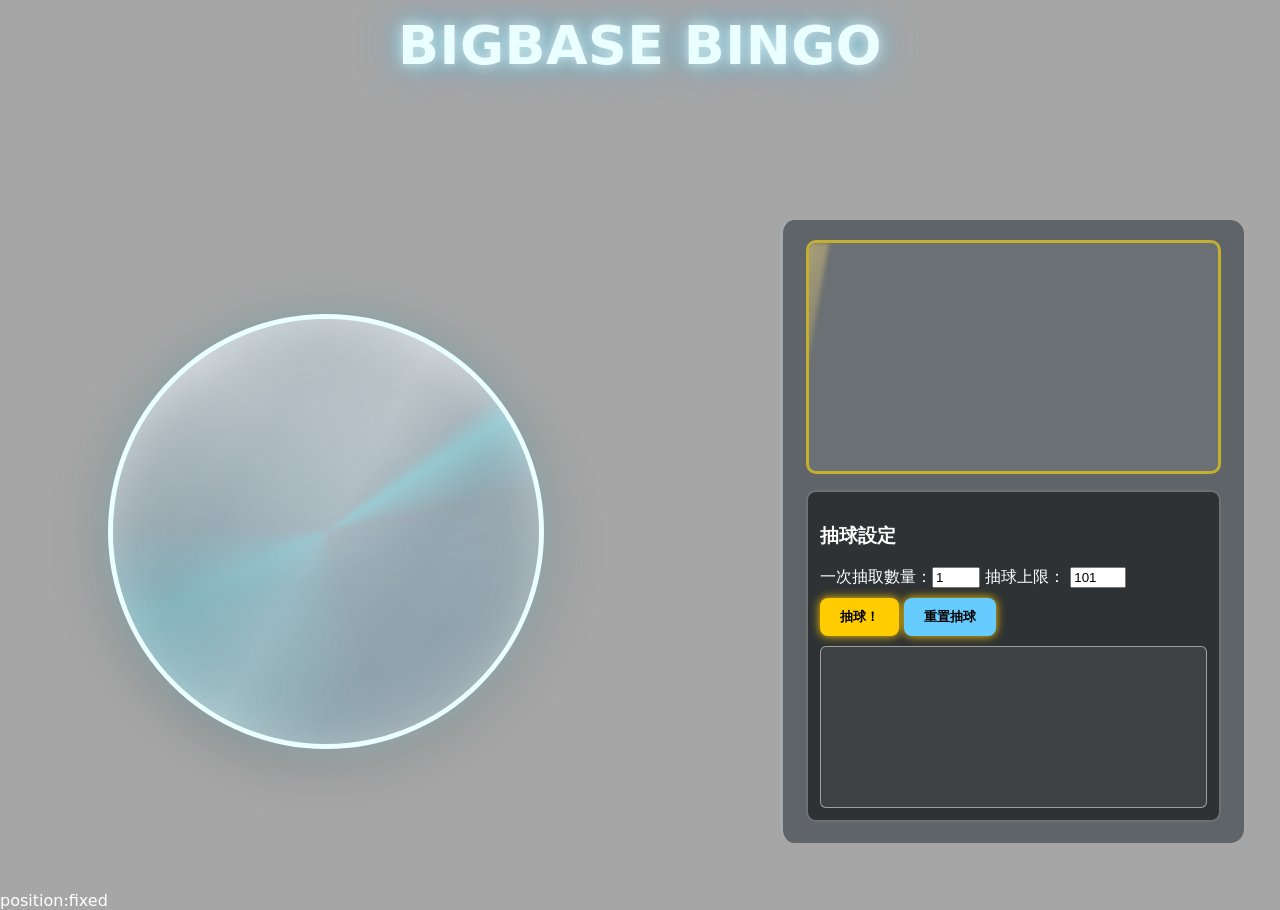
==== commit f7866faa: "Update index.html" ====
--- a/index.html
+++ b/index.html
@@ -214,7 +214,7 @@
         <h3>抽球設定</h3>
         <label>一次抽取數量：<input type="number" id="drawCount" min="1" max="10" value="1"></label>
 		<label>抽球上限：
-        <input type="number" id="drawLimit" min="25" max="101" value="25">
+        <input type="number" id="drawLimit" min="25" max="101" value="101">
         </label>
         <button id="drawButton">抽球！</button>
 		<button id="resetButton" style="margin-top:10px;background:#66ccff;">重置抽球</button>
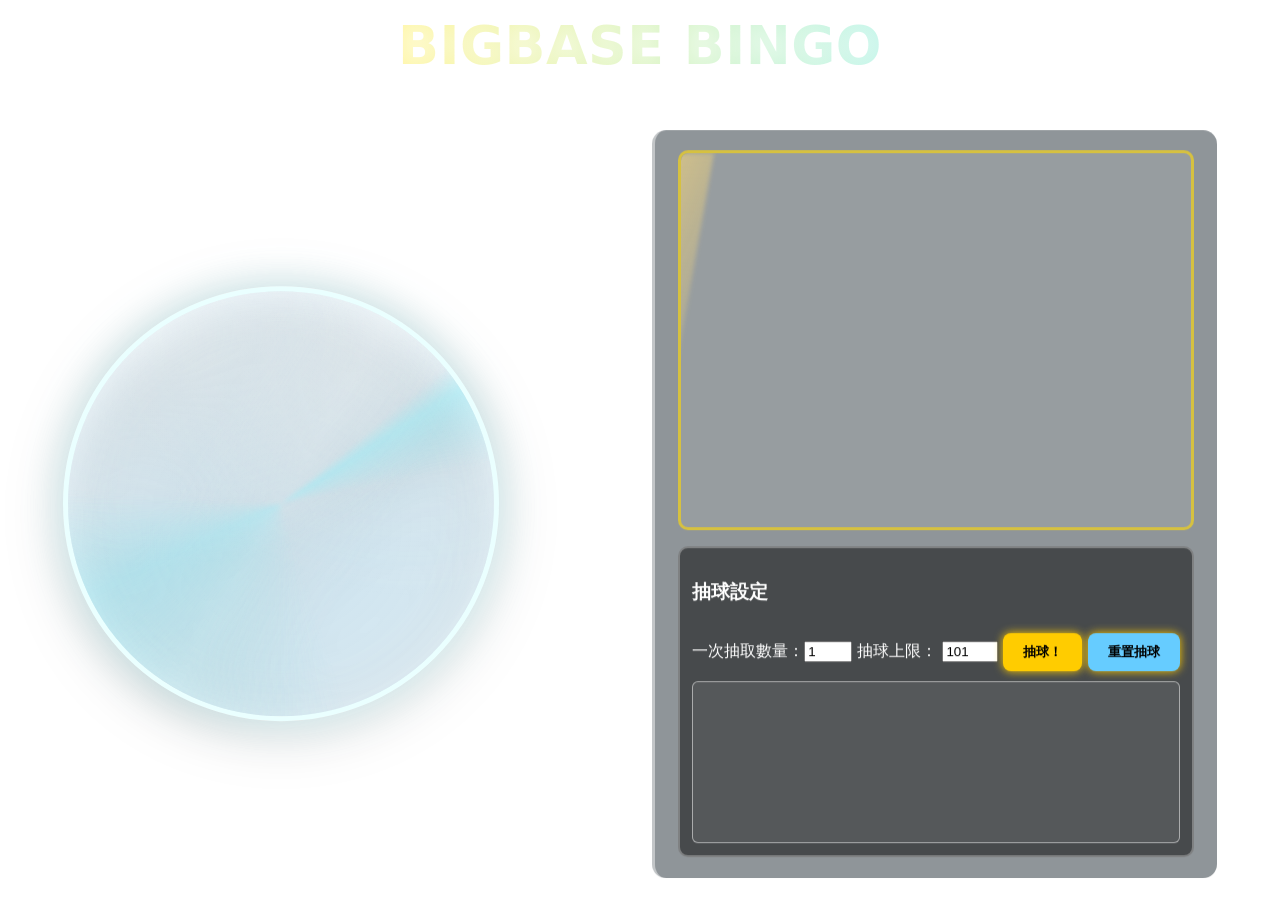
==== commit 77743bab: "Update index.html" ====
--- a/index.html
+++ b/index.html
@@ -22,32 +22,45 @@
 }
 
 /* ======== 標題置於畫面上半區中央 ======== */
-.header{
-  position:fixed;
-  top:5vh;
-  left:50%;
-  transform:translate(-50%,-50%);
-  text-align:center;
-  font-size:clamp(36px,4.2vw,60px);
-  font-weight:900;
-  letter-spacing:.5px;
-  color:#eaffff;
-  text-shadow:
-    0 0 12px rgba(255,255,255,.6),
-    0 0 25px rgba(125,243,255,.6),
-    0 0 40px rgba(47,179,255,.5);
-  z-index:5;
-  user-select:none;
+.header {
+  position: fixed;
+  top: 5vh;
+  left: 50%;
+  transform: translate(-50%, -50%);
+  text-align: center;
+  font-size: clamp(36px, 4.2vw, 60px);
+  font-weight: 900;
+  letter-spacing: .5px;
+  background: linear-gradient(90deg, #fff6a3, #aaf4ff, #ffb3f6, #fff6a3);
+  background-size: 400% 100%;
+  -webkit-background-clip: text;
+  -webkit-text-fill-color: transparent;
+  animation: rainbowShift 6s linear infinite;
+  text-shadow: 0 0 20px rgba(255, 255, 255, .6);
+  z-index: 5;
+  user-select: none;
+}
+
+@keyframes rainbowShift {
+  0% { background-position: 0% 50%; }
+  100% { background-position: 100% 50%; }
 }
 
 /* ======== 主要容器 ======== */
-.container{
-  position:relative; z-index:3;
-  display:grid; grid-template-columns:5fr minmax(10px,1fr) 4fr;
-  align-items:center;
-  gap:clamp(12px,2vw,24px);
-  padding:clamp(220px,24vh,260px) clamp(12px,3vw,36px) clamp(28px,6vh,48px);
-  width:100%; max-width:1920px; margin:0 auto;
+.container {
+  position: fixed;
+  top: 56%;
+  left: 50%;
+  transform: translate(-50%, -50%);
+  display: flex;
+  justify-content: center;
+  align-items: center;
+  gap: clamp(60px, 6vw, 120px);
+  flex-wrap: wrap;
+  width: 100%;
+  max-width: 1600px;
+  padding: 20px;
+  z-index: 3;
 }
 .left{display:flex;justify-content:center;align-items:center;}
 .right{display:flex;justify-content:flex-start;}
@@ -102,11 +115,26 @@
   padding:clamp(12px,1.6vw,24px) clamp(16px,1.8vw,28px);
   display:flex; flex-direction:column; gap:clamp(10px,1.2vw,16px);
 }
-.drawn-area{
-  flex:1; min-height:clamp(200px,26vh,380px);
-  border:3px solid rgba(255,217,0,.6); border-radius:10px;
-  background:rgba(255,255,255,.08);
-  padding:10px; overflow:auto; position:relative;
+.drawn-area {
+  flex: none;                     /* 不再隨父層撐大 */
+  height: 380px;                  /* 固定顯示高度，可依需要調整 */
+  overflow-y: auto;               /* 超出可滾動 */
+  border: 3px solid rgba(255,217,0,.6);
+  border-radius: 10px;
+  background: rgba(255,255,255,.08);
+  padding: 10px;
+  position: relative;
+}
+
+.log {
+  margin-top: 10px;
+  height: 160px;                  /* 固定高度 */
+  overflow-y: auto;               /* 超出可滾動 */
+  border: 1px solid rgba(255,255,255,.5);
+  background: rgba(255,255,255,.08);
+  padding: 10px;
+  border-radius: 6px;
+  font-size: clamp(14px,1.2vw,18px);
 }
 .drawn-balls{
   display:grid;
@@ -296,14 +324,14 @@
 document.getElementById('drawButton').addEventListener('click',drawBalls);
 function drawBalls() {
   const count = Math.max(1, parseInt(document.getElementById('drawCount').value) || 1);
-  const limit = Math.max(1, parseInt(document.getElementById('drawLimit')?.value) || 25);
   const drawButton = document.getElementById('drawButton');
   const picked = [];
+  const limit = 100; // 固定 0–100
 
   // 若已達上限 → 禁用按鈕並返回
-  if (drawn.length >= limit) {
+  if (drawn.length > limit) {
     const warn = document.createElement('div');
-    warn.textContent = `⚠ 已達抽球上限 (${limit} 顆)`;
+    warn.textContent = `⚠ 已達抽球上限 (101 顆)`;
     warn.style.color = '#ffcc00';
     document.getElementById('log').prepend(warn);
     drawButton.disabled = true;
@@ -312,13 +340,13 @@
     return;
   }
 
-  // 準備「尚未抽出」的號碼池
+  // ✅ 改成從 0 開始
   const available = [];
-  for (let i = 1; i <= limit; i++) {
+  for (let i = 0; i <= limit; i++) {
     if (!drawn.includes(i)) available.push(i);
   }
 
-  // 打亂號碼池
+  // 打亂
   for (let i = available.length - 1; i > 0; i--) {
     const j = Math.floor(Math.random() * (i + 1));
     [available[i], available[j]] = [available[j], available[i]];
@@ -332,27 +360,21 @@
     picked.push(n);
   }
 
-  // 更新紀錄
   logCount++;
   const entry = document.createElement('div');
-  entry.textContent = `第${logCount}次抽球：抽出 ${picked.join(', ')}（共 ${drawn.length}/${limit} 顆）`;
+  entry.textContent = `第${logCount}次抽球：抽出 ${picked.join(', ')}（共 ${drawn.length}/101 顆）`;
   document.getElementById('log').prepend(entry);
 
-  if (drawn.length >= limit) {
+  if (drawn.length > limit) {
     const warn = document.createElement('div');
-    warn.textContent = `⚠ 已達抽球上限 (${limit} 顆)`;
+    warn.textContent = `⚠ 已達抽球上限 (101 顆)`;
     warn.style.color = '#ffcc00';
     document.getElementById('log').prepend(warn);
     drawButton.disabled = true;
-    drawButton.style.opacity = 0.5;
-    drawButton.style.cursor = 'not-allowed';
-  }
-
-  // 特效閃光
+  }
+
   ambientFlash.classList.add('on');
   setTimeout(() => ambientFlash.classList.remove('on'), 500);
-
-  // 🚫 不再直接 append 球，改由動畫結束後的 showWinner(num) 顯示
   launchToCircle(picked);
 }
 // 重置按鈕：清空所有中獎與紀錄
@@ -426,4 +448,3 @@
 </script>
 </body>
 </html>
-position:fixed
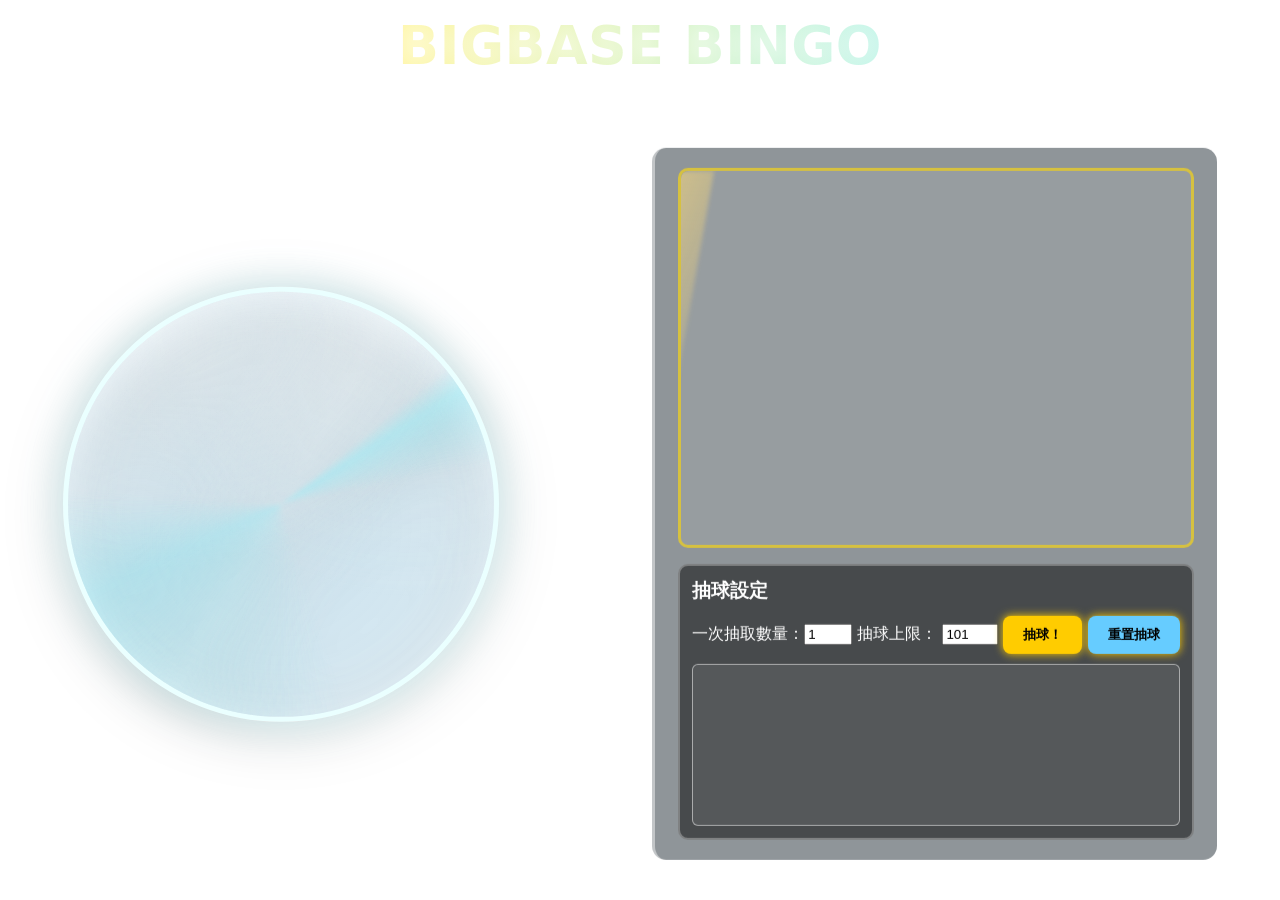
==== commit e4c99b05: "Update index.html" ====
--- a/index.html
+++ b/index.html
@@ -161,6 +161,7 @@
 .gold-sweep.run::after{animation:sweep 0.8s ease forwards;}
 
 .control{background:rgba(0,0,0,.5);border:2px solid rgba(255,255,255,.3);border-radius:10px;padding:12px;}
+.control h3 {margin-top: 0;margin-bottom: 2px;}
 .log{margin-top:10px;height:clamp(120px,18vh,220px);overflow:auto;border:1px solid rgba(255,255,255,.5);
 background:rgba(255,255,255,.08);padding:10px;border-radius:6px;font-size:clamp(14px,1.2vw,18px);}
 button{background:var(--gold);border:none;padding:10px 20px;border-radius:8px;font-weight:900;cursor:pointer;box-shadow:0 0 10px var(--gold);}
@@ -448,3 +449,4 @@
 </script>
 </body>
 </html>
+
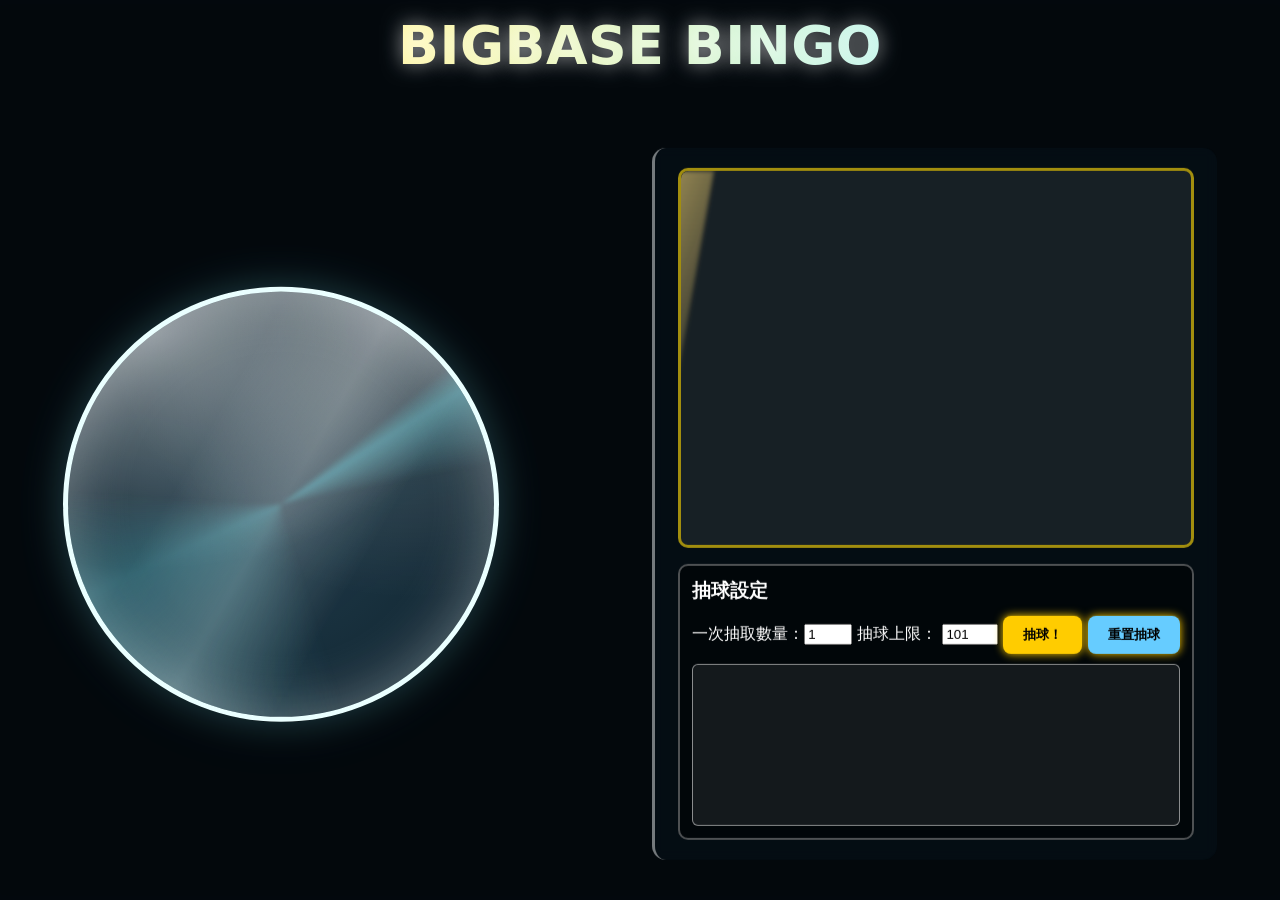
==== commit daede6fe: "Update index.html" ====
--- a/index.html
+++ b/index.html
@@ -14,11 +14,35 @@
 
 body{
   margin:0;
-  background:
-    linear-gradient(rgba(0,0,0,.35),rgba(0,0,0,.35)),
-    url('https://i.meee.com.tw/f1THqTQ.png') center/cover no-repeat fixed;
+  position:relative;
+  background:#07131d;
   font-family: "Comic Sans MS","Microsoft JhengHei",system-ui,-apple-system,sans-serif;
   color:#fff; overflow-x:hidden; overflow-y:auto;
+}
+
+/* ======== 背景：完整圖片 + 放大模糊延伸 ======== */
+body::before{
+  content:"";
+  position:fixed;
+  inset:0;
+  z-index:0;
+  pointer-events:none;
+  background:
+    linear-gradient(rgba(0,0,0,.48),rgba(0,0,0,.48)),
+    url('https://i.meee.com.tw/p5Cl9uQ.jpg') center/cover no-repeat;
+  filter:blur(18px);
+  transform:scale(1.06);
+}
+
+body::after{
+  content:"";
+  position:fixed;
+  inset:0;
+  z-index:1;
+  pointer-events:none;
+  background:
+    linear-gradient(rgba(0,0,0,.18),rgba(0,0,0,.18)),
+    url('https://i.meee.com.tw/p5Cl9uQ.jpg') center/contain no-repeat;
 }
 
 /* ======== 標題置於畫面上半區中央 ======== */
@@ -56,7 +80,7 @@
   justify-content: center;
   align-items: center;
   gap: clamp(60px, 6vw, 120px);
-  flex-wrap: wrap;
+  flex-wrap: nowrap;
   width: 100%;
   max-width: 1600px;
   padding: 20px;
@@ -450,3 +474,4 @@
 </body>
 </html>
 
+
